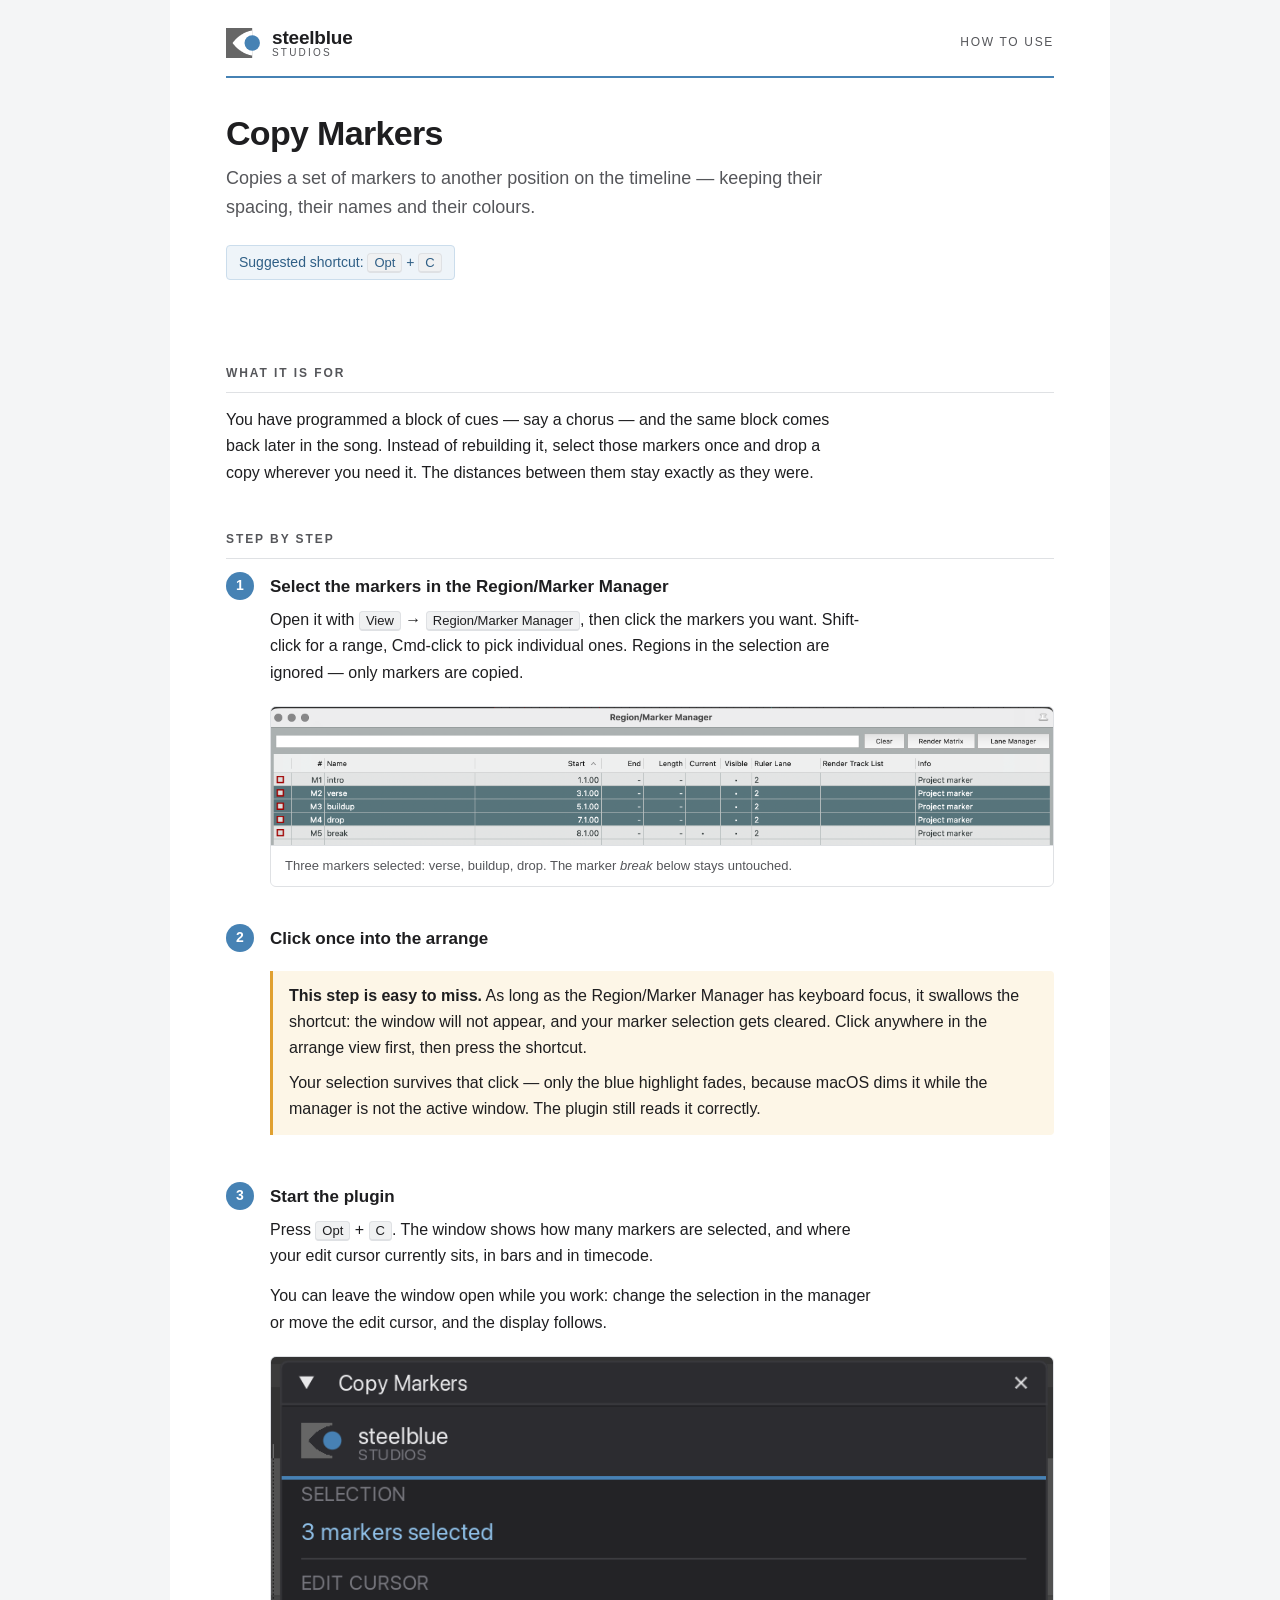
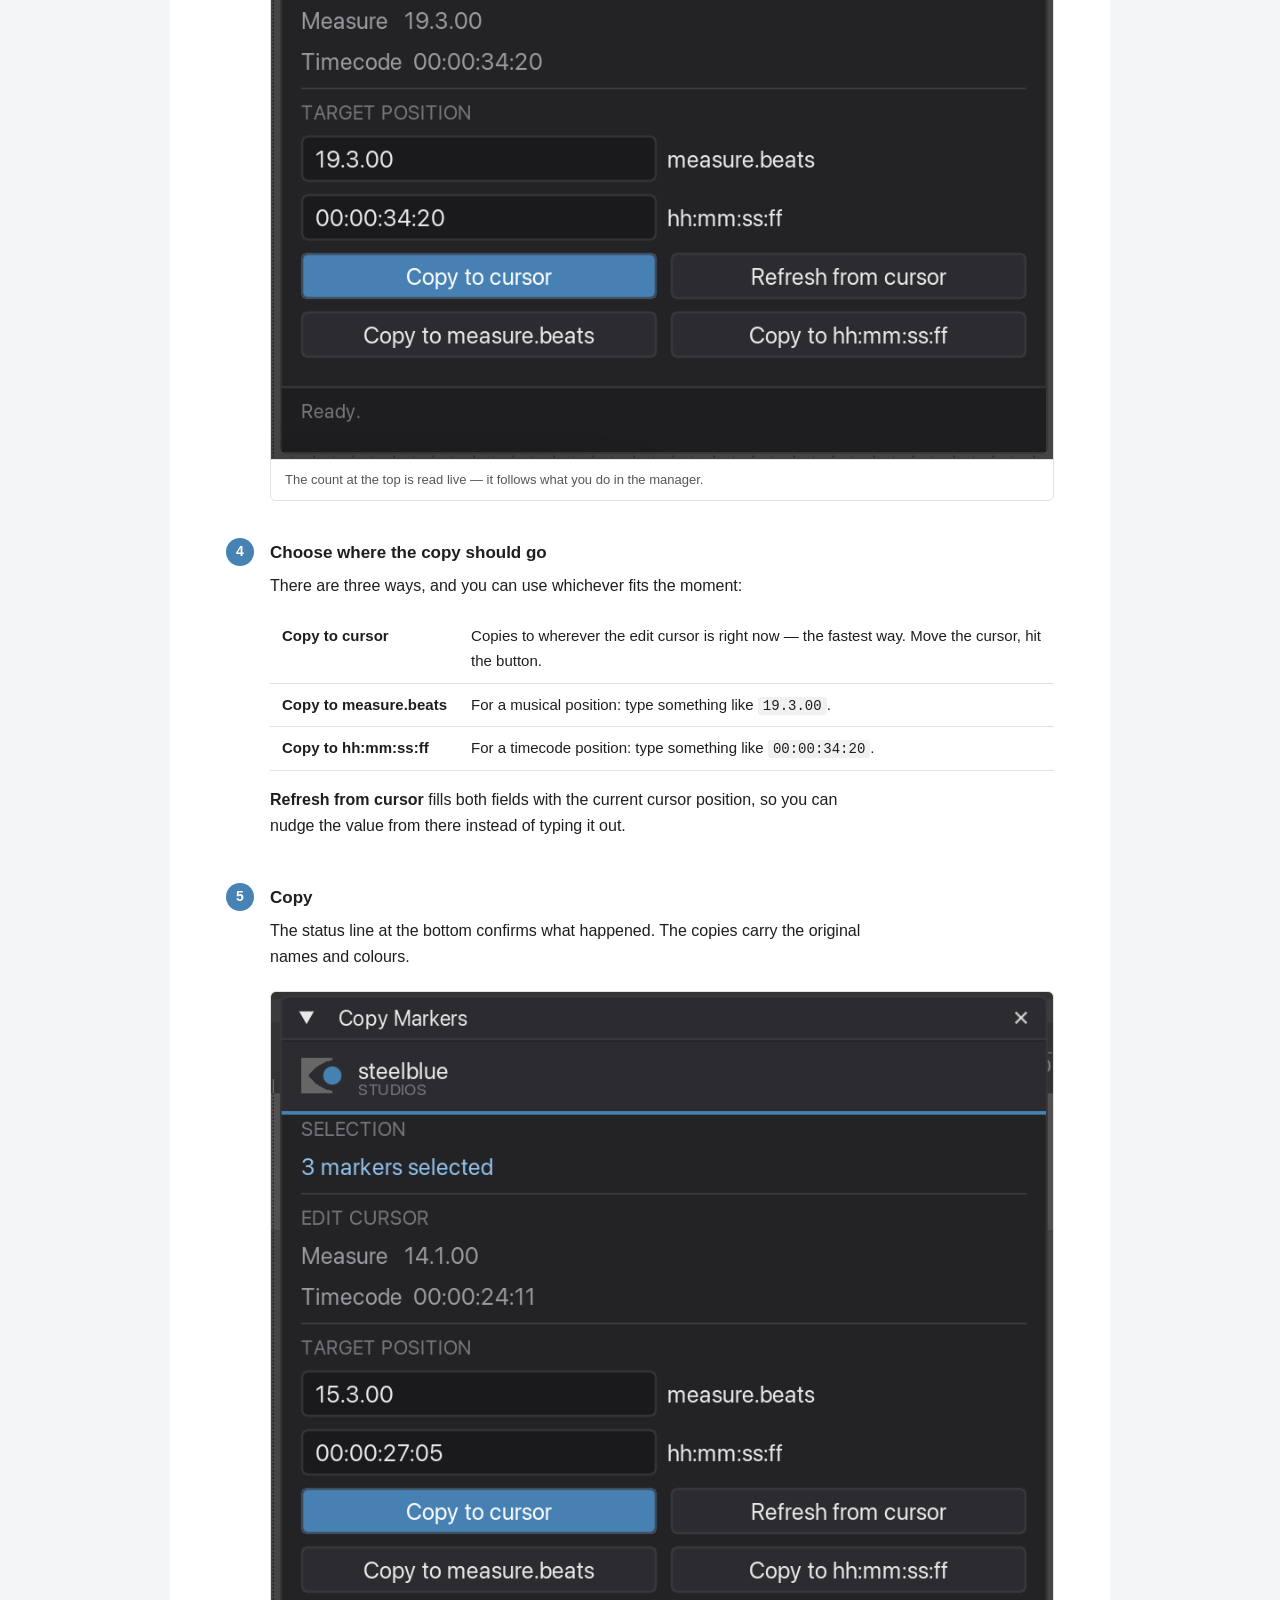
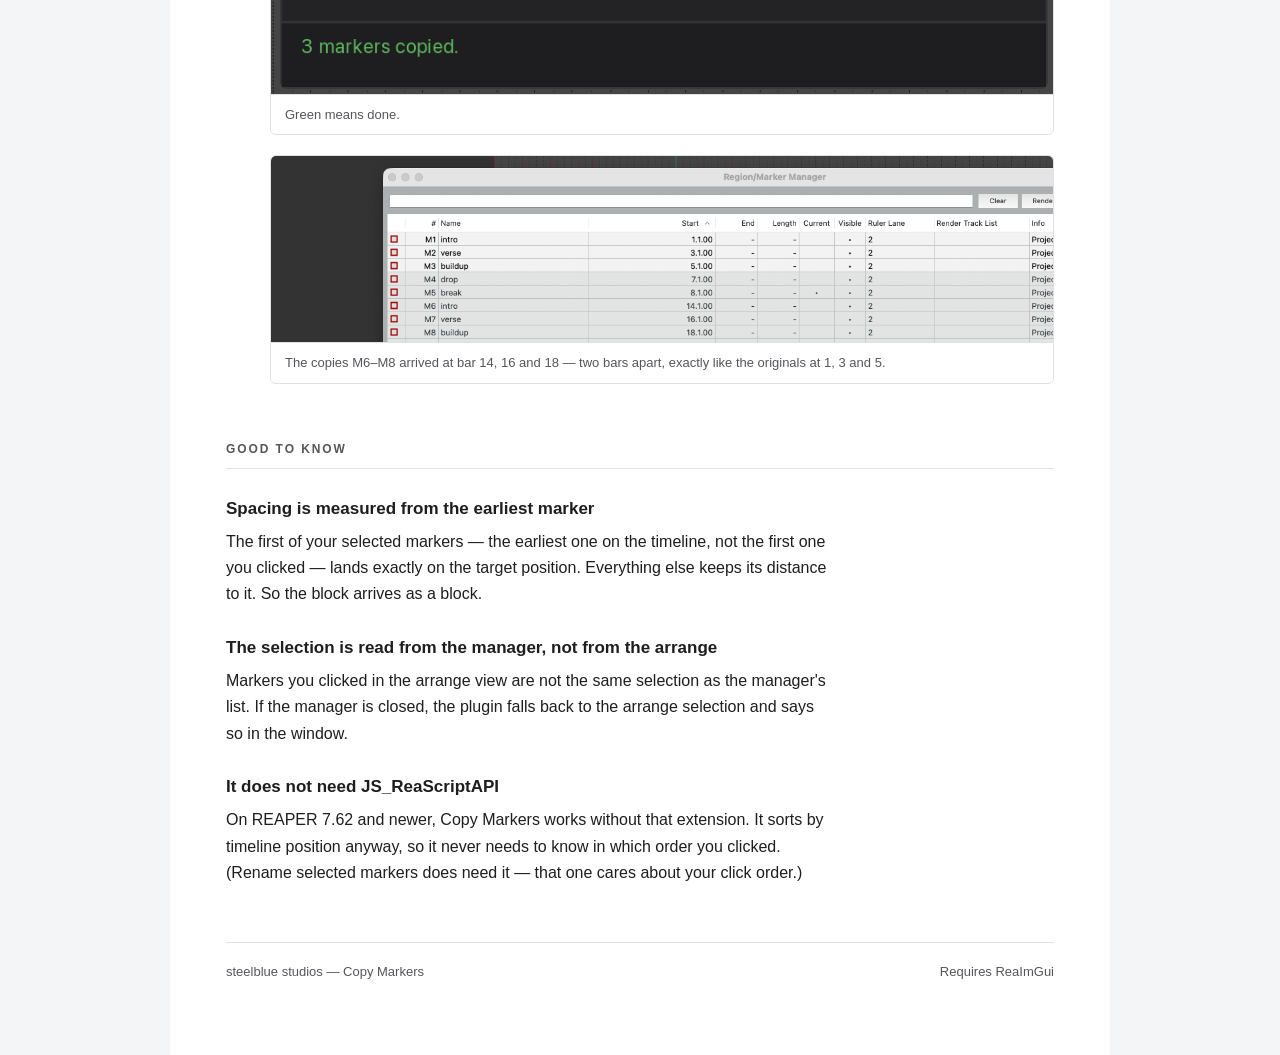
==== Tutorials/copy-markers.html @ 47f9708c "Add the four how-to-use tutorials, as HTML and PDF One source per plugin: HTML in the steelblue desi" ====
<!doctype html>
<html lang="en">
<head>
<meta charset="utf-8">
<title>Copy Markers — steelblue studios</title>
<link rel="stylesheet" href="steelblue.css">
</head>
<body>
<div class="page">

<header class="brand">
  <img src="mark.svg" alt="" width="34" height="30">
  <div class="wordmark"><b>steelblue</b><span>STUDIOS</span></div>
  <div class="kicker">How to use</div>
</header>

<h1>Copy Markers</h1>
<p class="lede">Copies a set of markers to another position on the timeline — keeping their spacing, their names and their colours.</p>
<div class="shortcut">Suggested shortcut: <kbd>Opt</kbd> + <kbd>C</kbd></div>

<h2>What it is for</h2>
<p>You have programmed a block of cues — say a chorus — and the same block comes back later in the song. Instead of rebuilding it, select those markers once and drop a copy wherever you need it. The distances between them stay exactly as they were.</p>

<h2>Step by step</h2>

<ol class="steps">

<li>
<h3>Select the markers in the Region/Marker Manager</h3>
<p>Open it with <kbd>View</kbd> → <kbd>Region/Marker Manager</kbd>, then click the markers you want. Shift-click for a range, Cmd-click to pick individual ones. Regions in the selection are ignored — only markers are copied.</p>
<figure>
  <img src="img/copy-01b-manager.png" alt="The Region/Marker Manager list with the markers verse, buildup and drop highlighted">
  <figcaption>Three markers selected: verse, buildup, drop. The marker <em>break</em> below stays untouched.</figcaption>
</figure>
</li>

<li>
<h3>Click once into the arrange</h3>
<div class="note warn">
<p><strong>This step is easy to miss.</strong> As long as the Region/Marker Manager has keyboard focus, it swallows the shortcut: the window will not appear, and your marker selection gets cleared. Click anywhere in the arrange view first, then press the shortcut.</p>
<p>Your selection survives that click — only the blue highlight fades, because macOS dims it while the manager is not the active window. The plugin still reads it correctly.</p>
</div>
</li>

<li>
<h3>Start the plugin</h3>
<p>Press <kbd>Opt</kbd> + <kbd>C</kbd>. The window shows how many markers are selected, and where your edit cursor currently sits, in bars and in timecode.</p>
<p>You can leave the window open while you work: change the selection in the manager or move the edit cursor, and the display follows.</p>
<figure>
  <img src="img/copy-01a-window.png" alt="The Copy Markers window: 3 markers selected, edit cursor at measure 19.3.00, target position fields and four copy buttons">
  <figcaption>The count at the top is read live — it follows what you do in the manager.</figcaption>
</figure>
</li>

<li>
<h3>Choose where the copy should go</h3>
<p>There are three ways, and you can use whichever fits the moment:</p>
<table>
  <tr><td><strong>Copy to cursor</strong></td><td>Copies to wherever the edit cursor is right now — the fastest way. Move the cursor, hit the button.</td></tr>
  <tr><td><strong>Copy to measure.beats</strong></td><td>For a musical position: type something like <code>19.3.00</code>.</td></tr>
  <tr><td><strong>Copy to hh:mm:ss:ff</strong></td><td>For a timecode position: type something like <code>00:00:34:20</code>.</td></tr>
</table>
<p><strong>Refresh from cursor</strong> fills both fields with the current cursor position, so you can nudge the value from there instead of typing it out.</p>
</li>

<li>
<h3>Copy</h3>
<p>The status line at the bottom confirms what happened. The copies carry the original names and colours.</p>
<figure>
  <img src="img/copy-02a-window.png" alt="The Copy Markers window with a green status line reading 3 markers copied">
  <figcaption>Green means done.</figcaption>
</figure>
<figure>
  <img src="img/copy-02b-manager.png" alt="The manager now lists the original five markers plus three copies named intro, verse and buildup further along">
  <figcaption>The copies M6–M8 arrived at bar 14, 16 and 18 — two bars apart, exactly like the originals at 1, 3 and 5.</figcaption>
</figure>
</li>

</ol>

<h2>Good to know</h2>

<h3>Spacing is measured from the earliest marker</h3>
<p>The first of your selected markers — the earliest one on the timeline, not the first one you clicked — lands exactly on the target position. Everything else keeps its distance to it. So the block arrives as a block.</p>

<h3>The selection is read from the manager, not from the arrange</h3>
<p>Markers you clicked in the arrange view are not the same selection as the manager's list. If the manager is closed, the plugin falls back to the arrange selection and says so in the window.</p>

<h3>It does not need JS_ReaScriptAPI</h3>
<p>On REAPER 7.62 and newer, Copy Markers works without that extension. It sorts by timeline position anyway, so it never needs to know in which order you clicked. (Rename selected markers does need it — that one cares about your click order.)</p>

<footer>
  <span>steelblue studios — Copy Markers</span>
  <span class="req">Requires ReaImGui</span>
</footer>

</div>
</body>
</html>
---- Tutorials/steelblue.css ----
/* steelblue studios — shared tutorial styles.
   Brand colours are the measured ones (see AGENTS.md): the blue is CSS
   "steelblue", which is literally the company's own name. */

:root {
  --sb-blue: #4682B4;
  --sb-blue-dark: #2F5F86;
  --sb-blue-wash: #EEF4F9;
  --sb-grey: #666666;
  --sb-paper: #FFFFFF;
  --sb-ink: #1E1E20;
  --sb-ink-soft: #55565A;
  --sb-line: #DFE1E4;
  --sb-shell: #F4F5F6;
  --sb-warn-wash: #FDF6E7;
  --sb-warn-line: #E0A030;
}

* { box-sizing: border-box; }

body {
  margin: 0;
  background: var(--sb-shell);
  color: var(--sb-ink);
  font: 16px/1.65 -apple-system, BlinkMacSystemFont, "Segoe UI", Helvetica, Arial, sans-serif;
  -webkit-font-smoothing: antialiased;
}

.page {
  max-width: 940px;
  margin: 0 auto;
  background: var(--sb-paper);
  min-height: 100vh;
  padding: 0 56px 72px;
}

/* ---------------------------------------------------------------- header */

header.brand {
  display: flex;
  align-items: center;
  gap: 12px;
  padding: 28px 0 18px;
  border-bottom: 2px solid var(--sb-blue);
  margin-bottom: 36px;
}

header.brand svg { width: 34px; height: 30px; display: block; }

.wordmark { line-height: 1.05; }
.wordmark b { display: block; font-size: 19px; font-weight: 600; letter-spacing: -0.01em; }
.wordmark span {
  display: block;
  font-size: 10px;
  letter-spacing: 0.22em;
  color: var(--sb-ink-soft);
}

header.brand .kicker {
  margin-left: auto;
  font-size: 12px;
  letter-spacing: 0.14em;
  text-transform: uppercase;
  color: var(--sb-ink-soft);
}

/* ---------------------------------------------------------------- type */

h1 {
  font-size: 34px;
  line-height: 1.15;
  margin: 0 0 10px;
  letter-spacing: -0.02em;
}

.lede {
  font-size: 18px;
  color: var(--sb-ink-soft);
  margin: 0 0 8px;
  max-width: 62ch;
}

.shortcut {
  display: inline-block;
  margin: 14px 0 40px;
  padding: 5px 12px;
  background: var(--sb-blue-wash);
  border: 1px solid #CBDDEC;
  border-radius: 4px;
  font-size: 14px;
  color: var(--sb-blue-dark);
}

h2 {
  font-size: 12px;
  letter-spacing: 0.16em;
  text-transform: uppercase;
  color: var(--sb-ink-soft);
  margin: 44px 0 14px;
  padding-bottom: 8px;
  border-bottom: 1px solid var(--sb-line);
}

h3 { font-size: 17px; margin: 26px 0 6px; }

p { margin: 0 0 14px; max-width: 68ch; }

kbd {
  font: inherit;
  font-size: 13px;
  background: #F0F1F2;
  border: 1px solid var(--sb-line);
  border-bottom-width: 2px;
  border-radius: 4px;
  padding: 1px 6px;
  white-space: nowrap;
}

code {
  font: 14px/1.5 ui-monospace, SFMono-Regular, Menlo, monospace;
  background: #F0F1F2;
  border-radius: 3px;
  padding: 1px 5px;
}

/* ---------------------------------------------------------------- steps */

ol.steps { counter-reset: step; list-style: none; margin: 0; padding: 0; }

ol.steps > li {
  counter-increment: step;
  position: relative;
  padding: 0 0 4px 44px;
  margin-bottom: 26px;
}

ol.steps > li::before {
  content: counter(step);
  position: absolute;
  left: 0;
  top: -1px;
  width: 28px;
  height: 28px;
  border-radius: 50%;
  background: var(--sb-blue);
  color: #fff;
  font-size: 14px;
  font-weight: 600;
  display: flex;
  align-items: center;
  justify-content: center;
}

ol.steps > li > h3 { margin-top: 2px; }

/* ---------------------------------------------------------------- figures */

figure {
  margin: 20px 0 8px;
  border: 1px solid var(--sb-line);
  border-radius: 6px;
  overflow: hidden;
  background: var(--sb-shell);
}

figure img { width: 100%; display: block; }

figcaption {
  font-size: 13px;
  color: var(--sb-ink-soft);
  padding: 9px 14px;
  border-top: 1px solid var(--sb-line);
  background: var(--sb-paper);
}

/* ---------------------------------------------------------------- notes */

.note {
  border-left: 3px solid var(--sb-blue);
  background: var(--sb-blue-wash);
  padding: 12px 16px;
  margin: 18px 0;
  border-radius: 0 4px 4px 0;
}

.note.warn {
  border-left-color: var(--sb-warn-line);
  background: var(--sb-warn-wash);
}

.note p { margin: 0; max-width: none; }
.note p + p { margin-top: 8px; }
.note strong { font-weight: 600; }

/* ---------------------------------------------------------------- table */

table { border-collapse: collapse; width: 100%; margin: 16px 0; font-size: 15px; }
th, td { text-align: left; padding: 9px 12px; border-bottom: 1px solid var(--sb-line); vertical-align: top; }
th { font-size: 12px; letter-spacing: 0.08em; text-transform: uppercase; color: var(--sb-ink-soft); }
td:first-child { white-space: nowrap; }

/* ---------------------------------------------------------------- footer */

footer {
  margin-top: 56px;
  padding-top: 18px;
  border-top: 1px solid var(--sb-line);
  font-size: 13px;
  color: var(--sb-ink-soft);
  display: flex;
  gap: 16px;
}

footer .req { margin-left: auto; }

/* ---------------------------------------------------------------- print */

@media print {
  @page { size: A4; margin: 14mm 12mm; }

  body { background: #fff; font-size: 10.5pt; line-height: 1.5; }
  .page { max-width: none; padding: 0; min-height: 0; }

  h1 { font-size: 20pt; }
  .lede { font-size: 11.5pt; }
  h2 { font-size: 8.5pt; margin-top: 20pt; }
  h3 { font-size: 11pt; }

  /* a screenshot split across a page break is useless */
  figure, .note, ol.steps > li { break-inside: avoid; page-break-inside: avoid; }
  h2, h3 { break-after: avoid; page-break-after: avoid; }

  figure img { max-height: 105mm; width: auto; max-width: 100%; margin: 0 auto; }

  /* keep the brand colours instead of letting the printer wash them out */
  header.brand, .note, ol.steps > li::before, .shortcut {
    -webkit-print-color-adjust: exact;
    print-color-adjust: exact;
  }
}
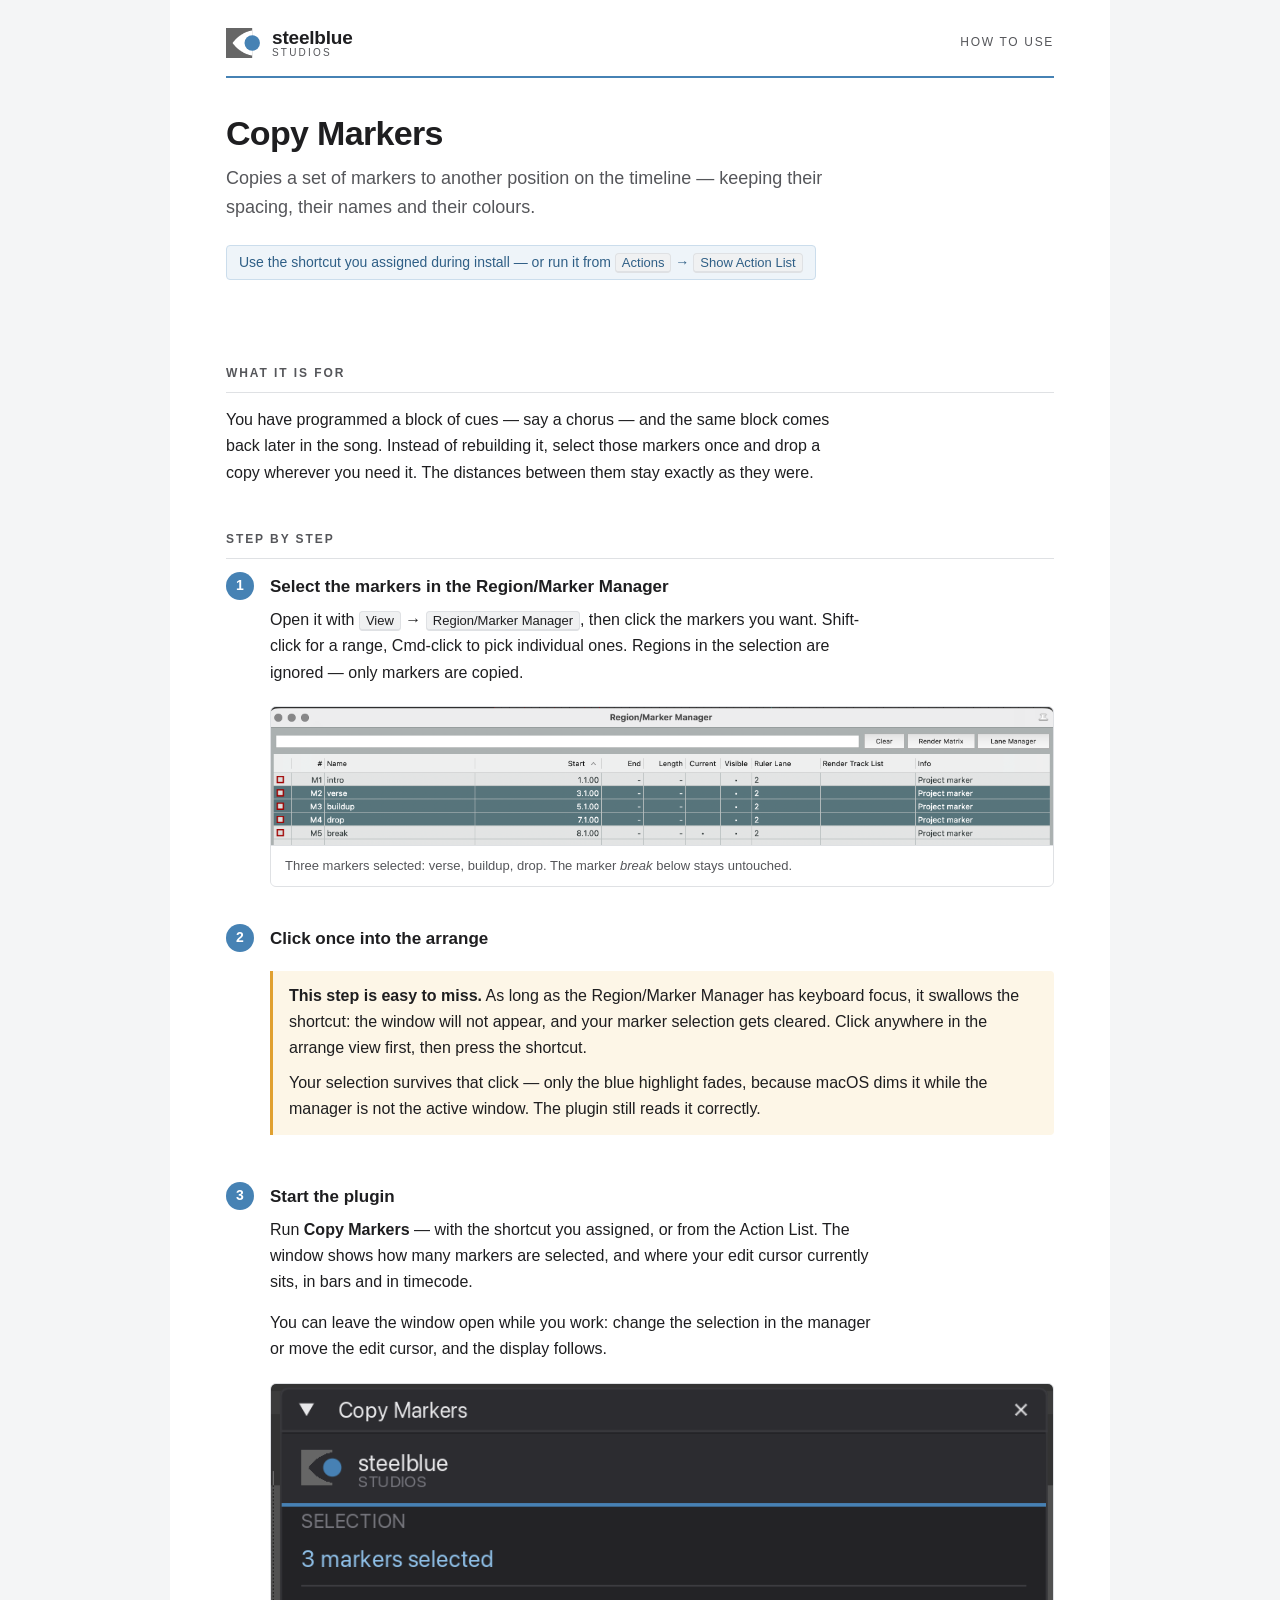
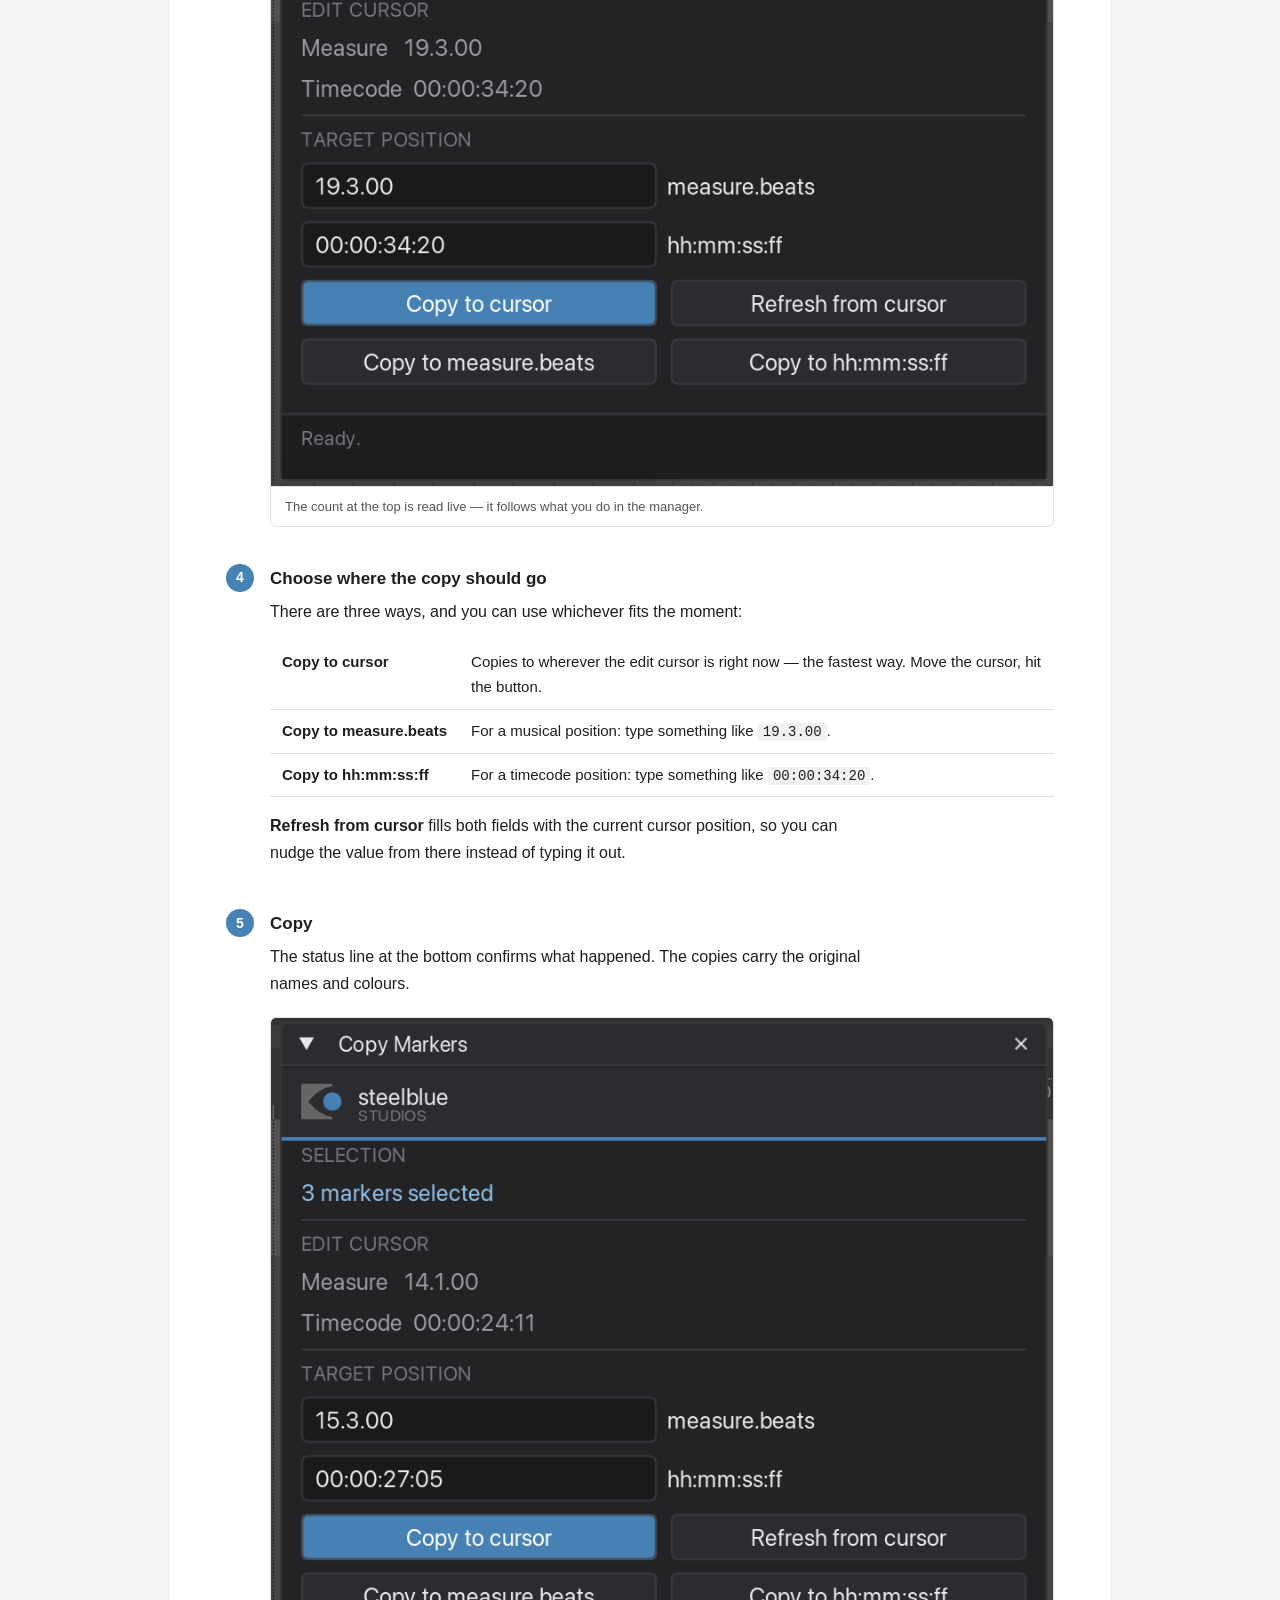
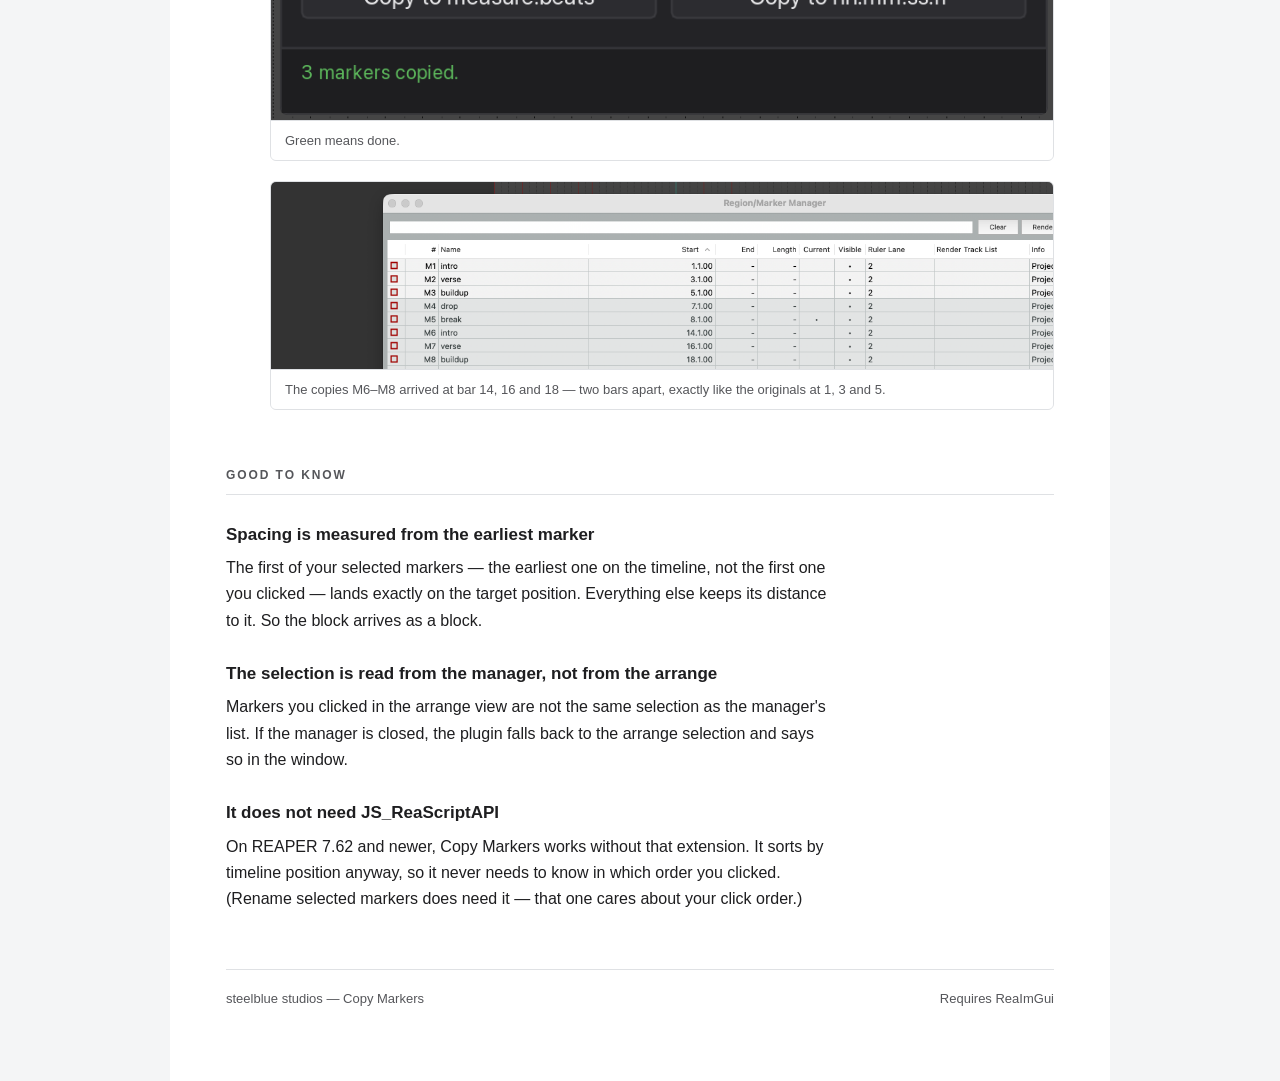
==== commit b27a4ada: "Say "the shortcut you assigned" instead of inventing keys The guides printed Cmd+Shift+B and friends" ====
--- a/Tutorials/copy-markers.html
+++ b/Tutorials/copy-markers.html
@@ -16,7 +16,7 @@
 
 <h1>Copy Markers</h1>
 <p class="lede">Copies a set of markers to another position on the timeline — keeping their spacing, their names and their colours.</p>
-<div class="shortcut">Suggested shortcut: <kbd>Opt</kbd> + <kbd>C</kbd></div>
+<div class="shortcut">Use the shortcut you assigned during install — or run it from <kbd>Actions</kbd> → <kbd>Show Action List</kbd></div>
 
 <h2>What it is for</h2>
 <p>You have programmed a block of cues — say a chorus — and the same block comes back later in the song. Instead of rebuilding it, select those markers once and drop a copy wherever you need it. The distances between them stay exactly as they were.</p>
@@ -44,7 +44,7 @@
 
 <li>
 <h3>Start the plugin</h3>
-<p>Press <kbd>Opt</kbd> + <kbd>C</kbd>. The window shows how many markers are selected, and where your edit cursor currently sits, in bars and in timecode.</p>
+<p>Run <strong>Copy Markers</strong> — with the shortcut you assigned, or from the Action List. The window shows how many markers are selected, and where your edit cursor currently sits, in bars and in timecode.</p>
 <p>You can leave the window open while you work: change the selection in the manager or move the edit cursor, and the display follows.</p>
 <figure>
   <img src="img/copy-01a-window.png" alt="The Copy Markers window: 3 markers selected, edit cursor at measure 19.3.00, target position fields and four copy buttons">
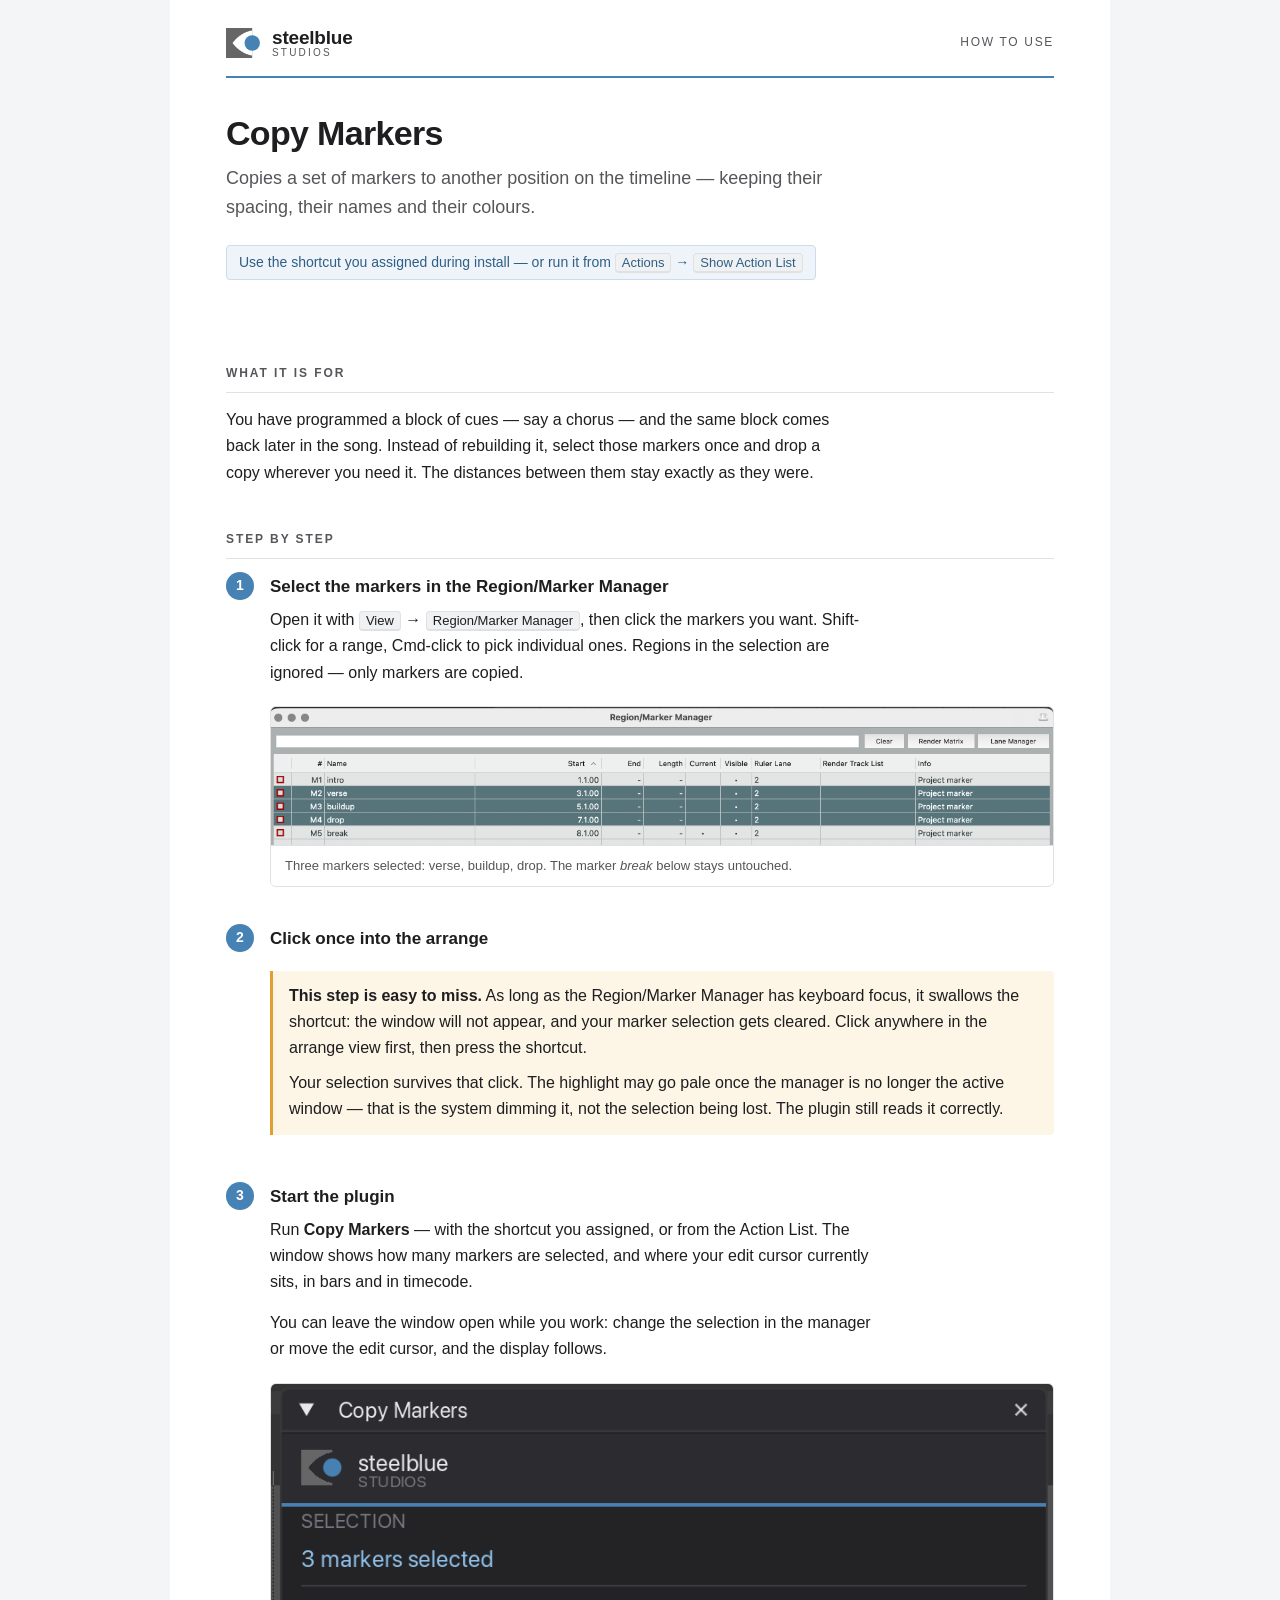
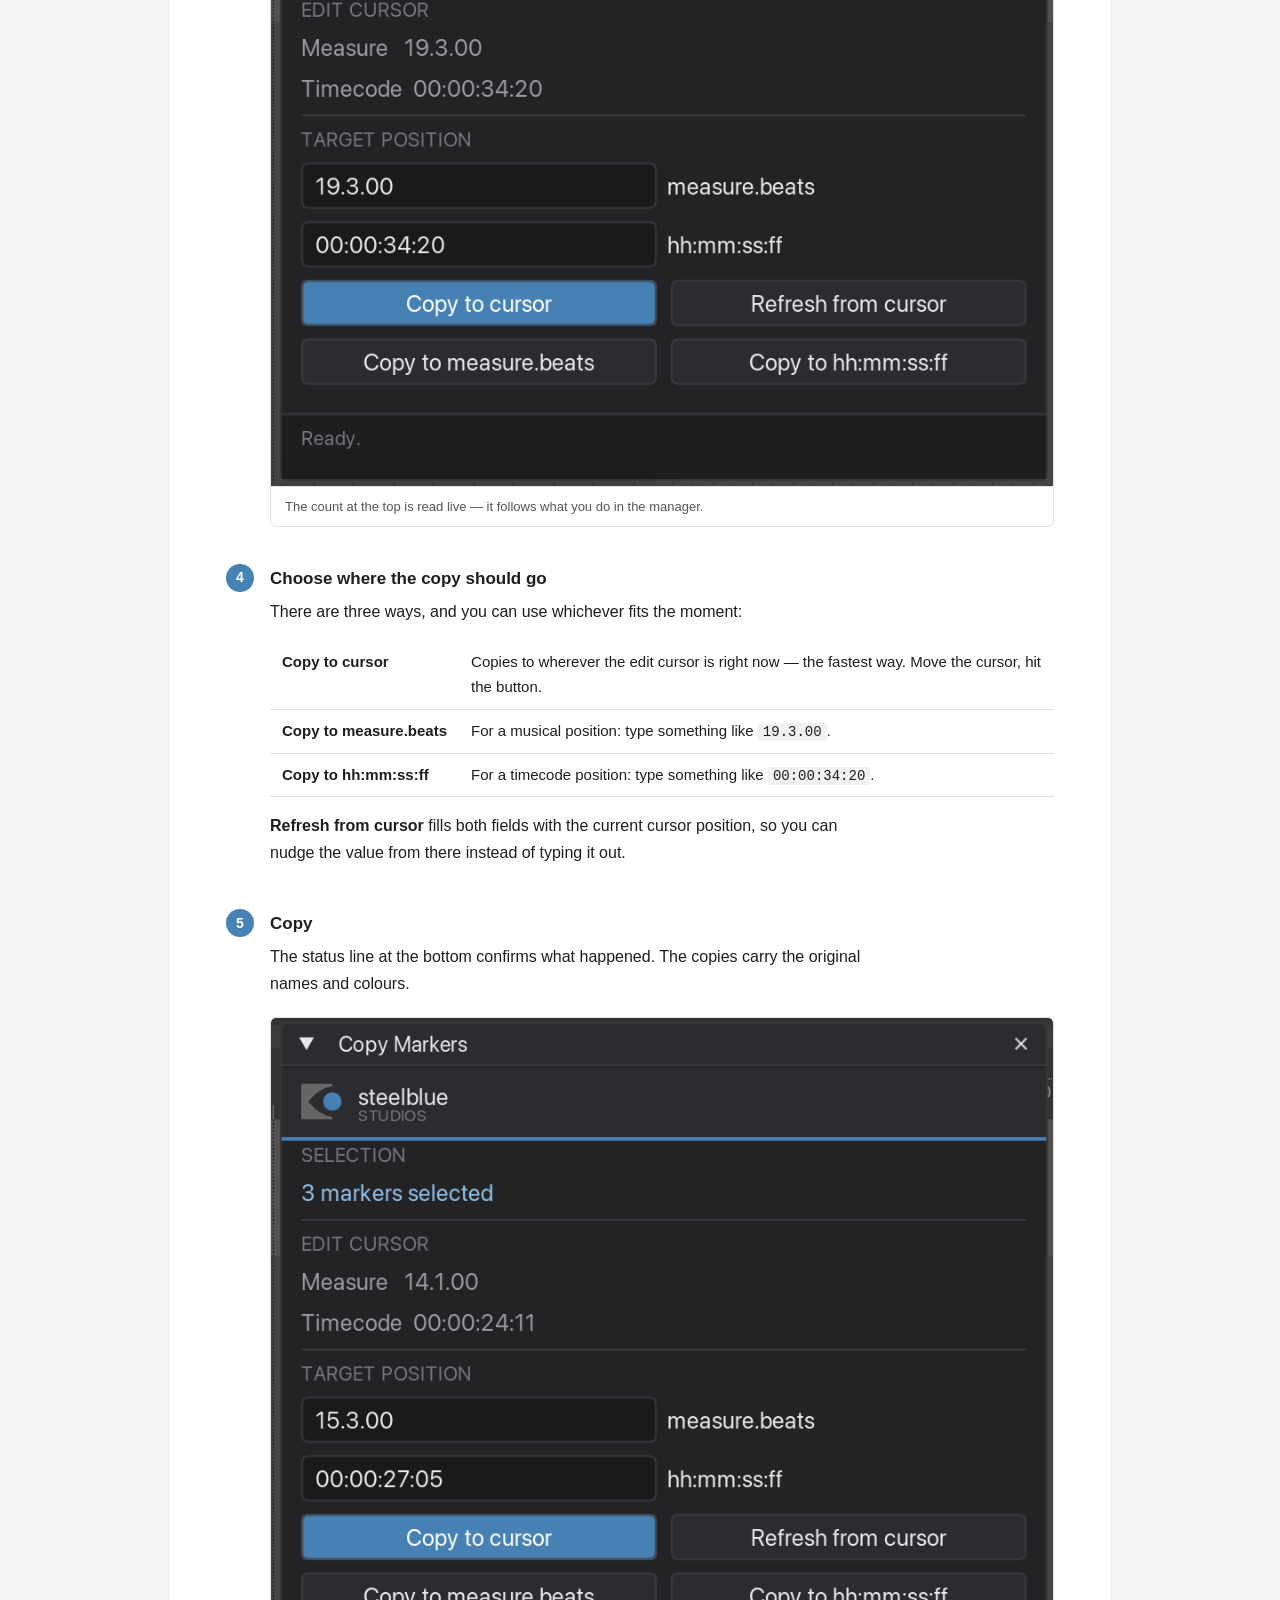
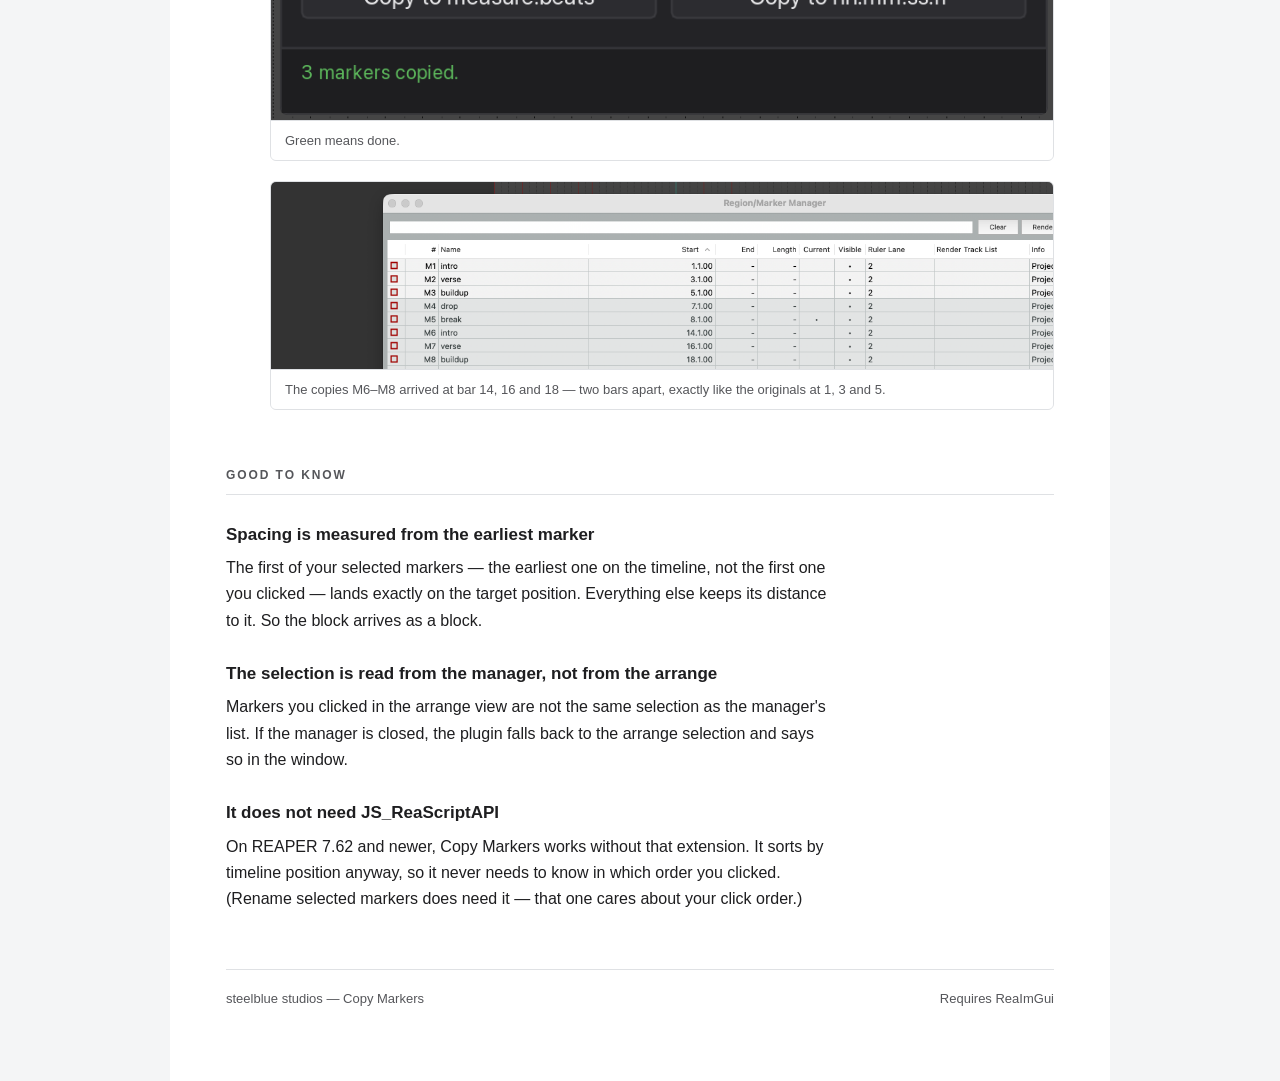
==== commit 2ac997f8: "Claim Windows, now that Windows has actually been run Tobi ran the full flow on a wiped Windows REAP" ====
--- a/Tutorials/copy-markers.html
+++ b/Tutorials/copy-markers.html
@@ -38,7 +38,7 @@
 <h3>Click once into the arrange</h3>
 <div class="note warn">
 <p><strong>This step is easy to miss.</strong> As long as the Region/Marker Manager has keyboard focus, it swallows the shortcut: the window will not appear, and your marker selection gets cleared. Click anywhere in the arrange view first, then press the shortcut.</p>
-<p>Your selection survives that click — only the blue highlight fades, because macOS dims it while the manager is not the active window. The plugin still reads it correctly.</p>
+<p>Your selection survives that click. The highlight may go pale once the manager is no longer the active window — that is the system dimming it, not the selection being lost. The plugin still reads it correctly.</p>
 </div>
 </li>
 
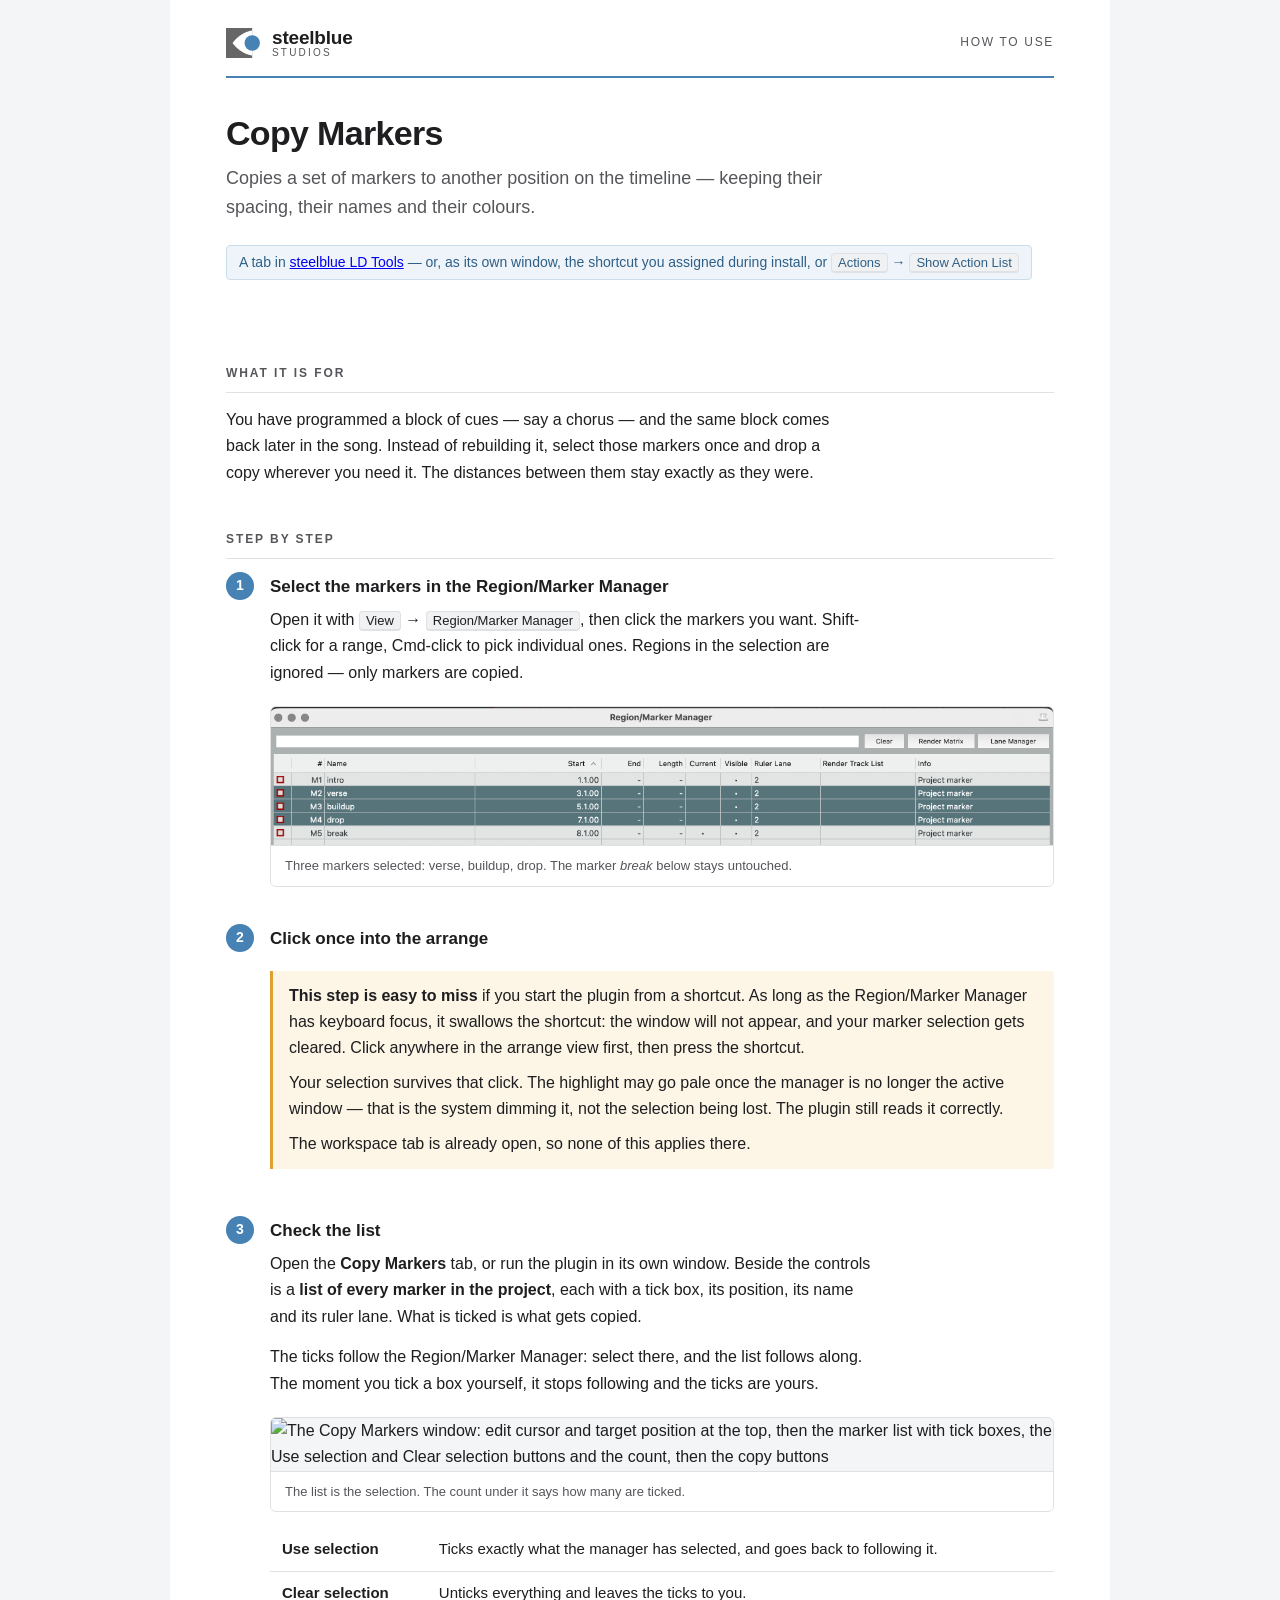
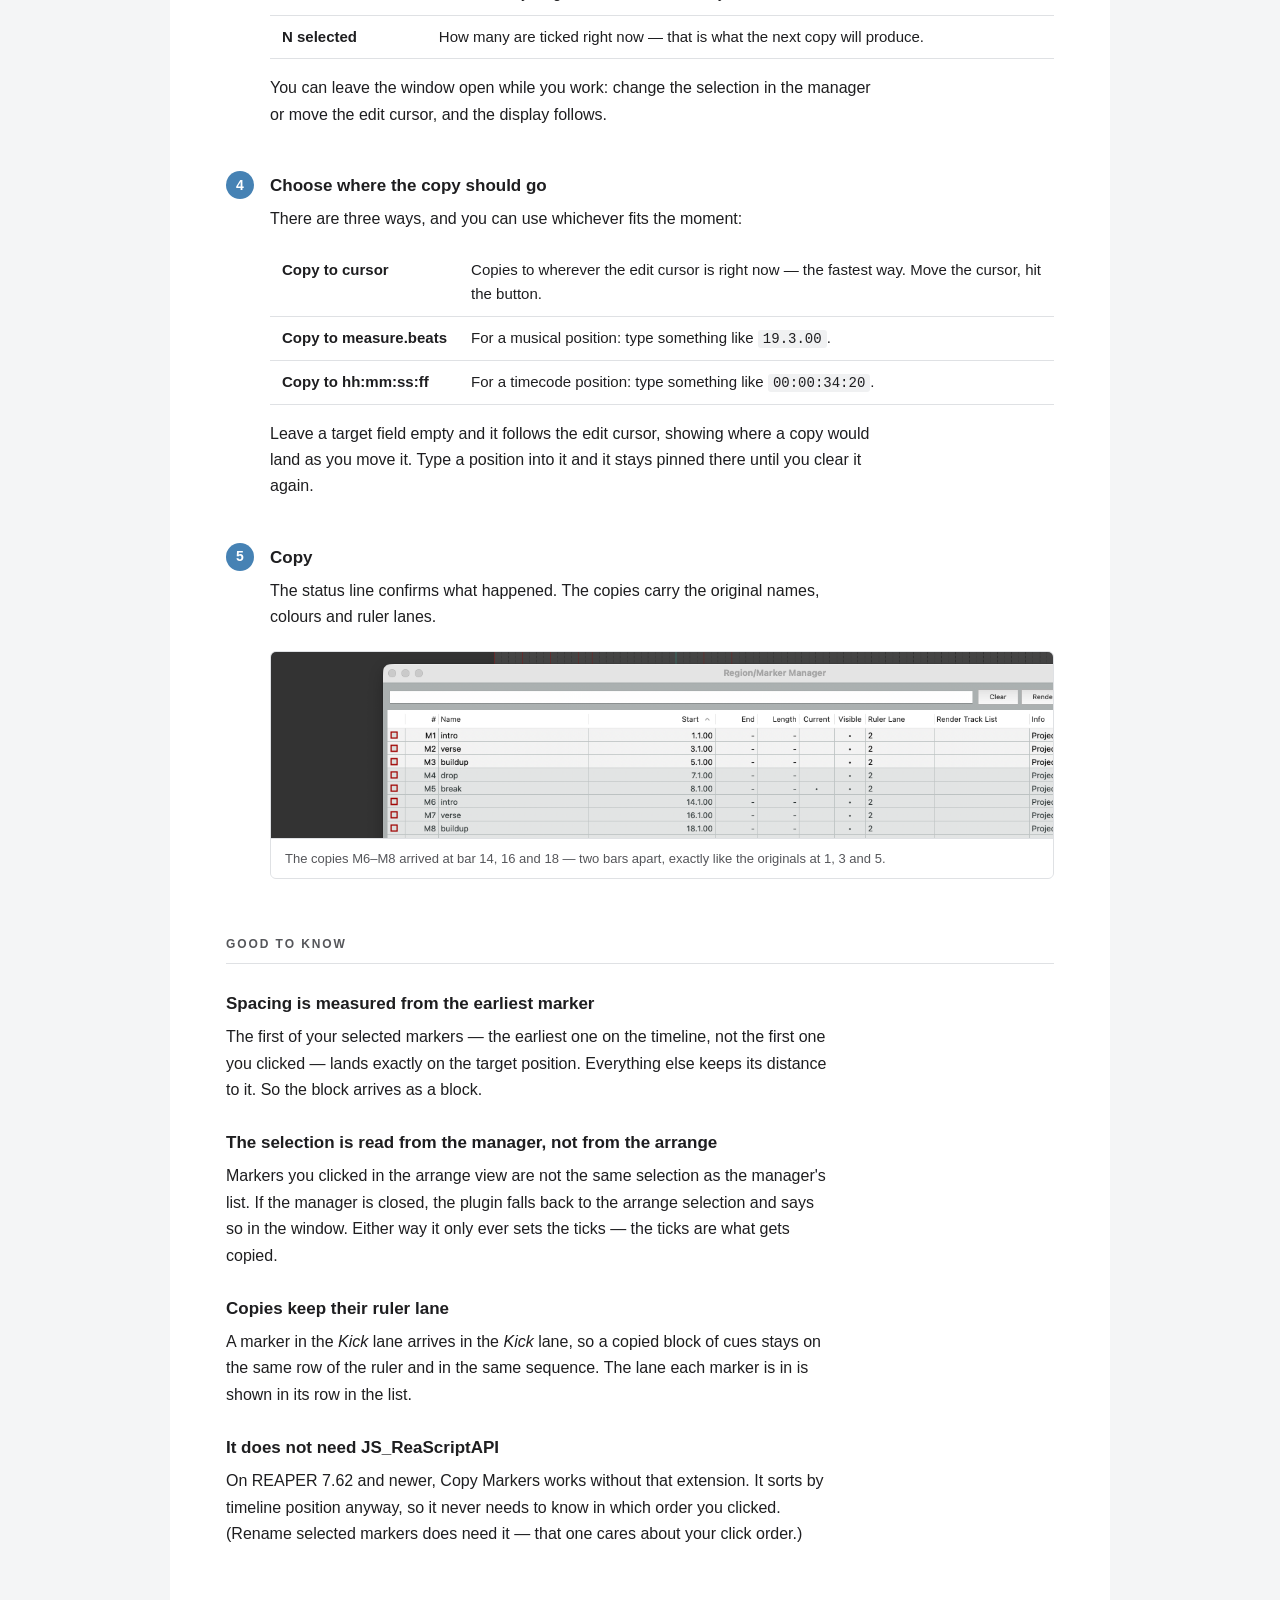
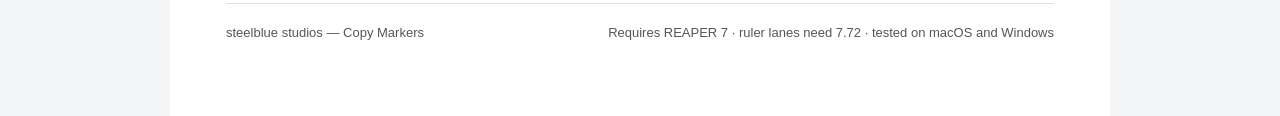
==== commit 5eb21bf1: "Tutorials for 2.0, and one more page for the workspace steelblue-ld-tools.html is new and gets the f" ====
--- a/Tutorials/copy-markers.html
+++ b/Tutorials/copy-markers.html
@@ -16,7 +16,7 @@
 
 <h1>Copy Markers</h1>
 <p class="lede">Copies a set of markers to another position on the timeline — keeping their spacing, their names and their colours.</p>
-<div class="shortcut">Use the shortcut you assigned during install — or run it from <kbd>Actions</kbd> → <kbd>Show Action List</kbd></div>
+<div class="shortcut">A tab in <a href="steelblue-ld-tools.html">steelblue LD Tools</a> — or, as its own window, the shortcut you assigned during install, or <kbd>Actions</kbd> → <kbd>Show Action List</kbd></div>
 
 <h2>What it is for</h2>
 <p>You have programmed a block of cues — say a chorus — and the same block comes back later in the song. Instead of rebuilding it, select those markers once and drop a copy wherever you need it. The distances between them stay exactly as they were.</p>
@@ -37,19 +37,26 @@
 <li>
 <h3>Click once into the arrange</h3>
 <div class="note warn">
-<p><strong>This step is easy to miss.</strong> As long as the Region/Marker Manager has keyboard focus, it swallows the shortcut: the window will not appear, and your marker selection gets cleared. Click anywhere in the arrange view first, then press the shortcut.</p>
+<p><strong>This step is easy to miss</strong> if you start the plugin from a shortcut. As long as the Region/Marker Manager has keyboard focus, it swallows the shortcut: the window will not appear, and your marker selection gets cleared. Click anywhere in the arrange view first, then press the shortcut.</p>
 <p>Your selection survives that click. The highlight may go pale once the manager is no longer the active window — that is the system dimming it, not the selection being lost. The plugin still reads it correctly.</p>
+<p>The workspace tab is already open, so none of this applies there.</p>
 </div>
 </li>
 
 <li>
-<h3>Start the plugin</h3>
-<p>Run <strong>Copy Markers</strong> — with the shortcut you assigned, or from the Action List. The window shows how many markers are selected, and where your edit cursor currently sits, in bars and in timecode.</p>
+<h3>Check the list</h3>
+<p>Open the <strong>Copy Markers</strong> tab, or run the plugin in its own window. Beside the controls is a <strong>list of every marker in the project</strong>, each with a tick box, its position, its name and its ruler lane. What is ticked is what gets copied.</p>
+<p>The ticks follow the Region/Marker Manager: select there, and the list follows along. The moment you tick a box yourself, it stops following and the ticks are yours.</p>
+<figure>
+  <img src="img/copy-03-window.png" alt="The Copy Markers window: edit cursor and target position at the top, then the marker list with tick boxes, the Use selection and Clear selection buttons and the count, then the copy buttons">
+  <figcaption>The list is the selection. The count under it says how many are ticked.</figcaption>
+</figure>
+<table>
+  <tr><td><strong>Use selection</strong></td><td>Ticks exactly what the manager has selected, and goes back to following it.</td></tr>
+  <tr><td><strong>Clear selection</strong></td><td>Unticks everything and leaves the ticks to you.</td></tr>
+  <tr><td><strong>N selected</strong></td><td>How many are ticked right now — that is what the next copy will produce.</td></tr>
+</table>
 <p>You can leave the window open while you work: change the selection in the manager or move the edit cursor, and the display follows.</p>
-<figure>
-  <img src="img/copy-01a-window.png" alt="The Copy Markers window: 3 markers selected, edit cursor at measure 19.3.00, target position fields and four copy buttons">
-  <figcaption>The count at the top is read live — it follows what you do in the manager.</figcaption>
-</figure>
 </li>
 
 <li>
@@ -60,16 +67,12 @@
   <tr><td><strong>Copy to measure.beats</strong></td><td>For a musical position: type something like <code>19.3.00</code>.</td></tr>
   <tr><td><strong>Copy to hh:mm:ss:ff</strong></td><td>For a timecode position: type something like <code>00:00:34:20</code>.</td></tr>
 </table>
-<p><strong>Refresh from cursor</strong> fills both fields with the current cursor position, so you can nudge the value from there instead of typing it out.</p>
+<p>Leave a target field empty and it follows the edit cursor, showing where a copy would land as you move it. Type a position into it and it stays pinned there until you clear it again.</p>
 </li>
 
 <li>
 <h3>Copy</h3>
-<p>The status line at the bottom confirms what happened. The copies carry the original names and colours.</p>
-<figure>
-  <img src="img/copy-02a-window.png" alt="The Copy Markers window with a green status line reading 3 markers copied">
-  <figcaption>Green means done.</figcaption>
-</figure>
+<p>The status line confirms what happened. The copies carry the original names, colours and ruler lanes.</p>
 <figure>
   <img src="img/copy-02b-manager.png" alt="The manager now lists the original five markers plus three copies named intro, verse and buildup further along">
   <figcaption>The copies M6–M8 arrived at bar 14, 16 and 18 — two bars apart, exactly like the originals at 1, 3 and 5.</figcaption>
@@ -84,14 +87,17 @@
 <p>The first of your selected markers — the earliest one on the timeline, not the first one you clicked — lands exactly on the target position. Everything else keeps its distance to it. So the block arrives as a block.</p>
 
 <h3>The selection is read from the manager, not from the arrange</h3>
-<p>Markers you clicked in the arrange view are not the same selection as the manager's list. If the manager is closed, the plugin falls back to the arrange selection and says so in the window.</p>
+<p>Markers you clicked in the arrange view are not the same selection as the manager's list. If the manager is closed, the plugin falls back to the arrange selection and says so in the window. Either way it only ever sets the ticks — the ticks are what gets copied.</p>
+
+<h3>Copies keep their ruler lane</h3>
+<p>A marker in the <em>Kick</em> lane arrives in the <em>Kick</em> lane, so a copied block of cues stays on the same row of the ruler and in the same sequence. The lane each marker is in is shown in its row in the list.</p>
 
 <h3>It does not need JS_ReaScriptAPI</h3>
 <p>On REAPER 7.62 and newer, Copy Markers works without that extension. It sorts by timeline position anyway, so it never needs to know in which order you clicked. (Rename selected markers does need it — that one cares about your click order.)</p>
 
 <footer>
   <span>steelblue studios — Copy Markers</span>
-  <span class="req">Requires ReaImGui</span>
+  <span class="req">Requires REAPER 7 · ruler lanes need 7.72 · tested on macOS and Windows</span>
 </footer>
 
 </div>
